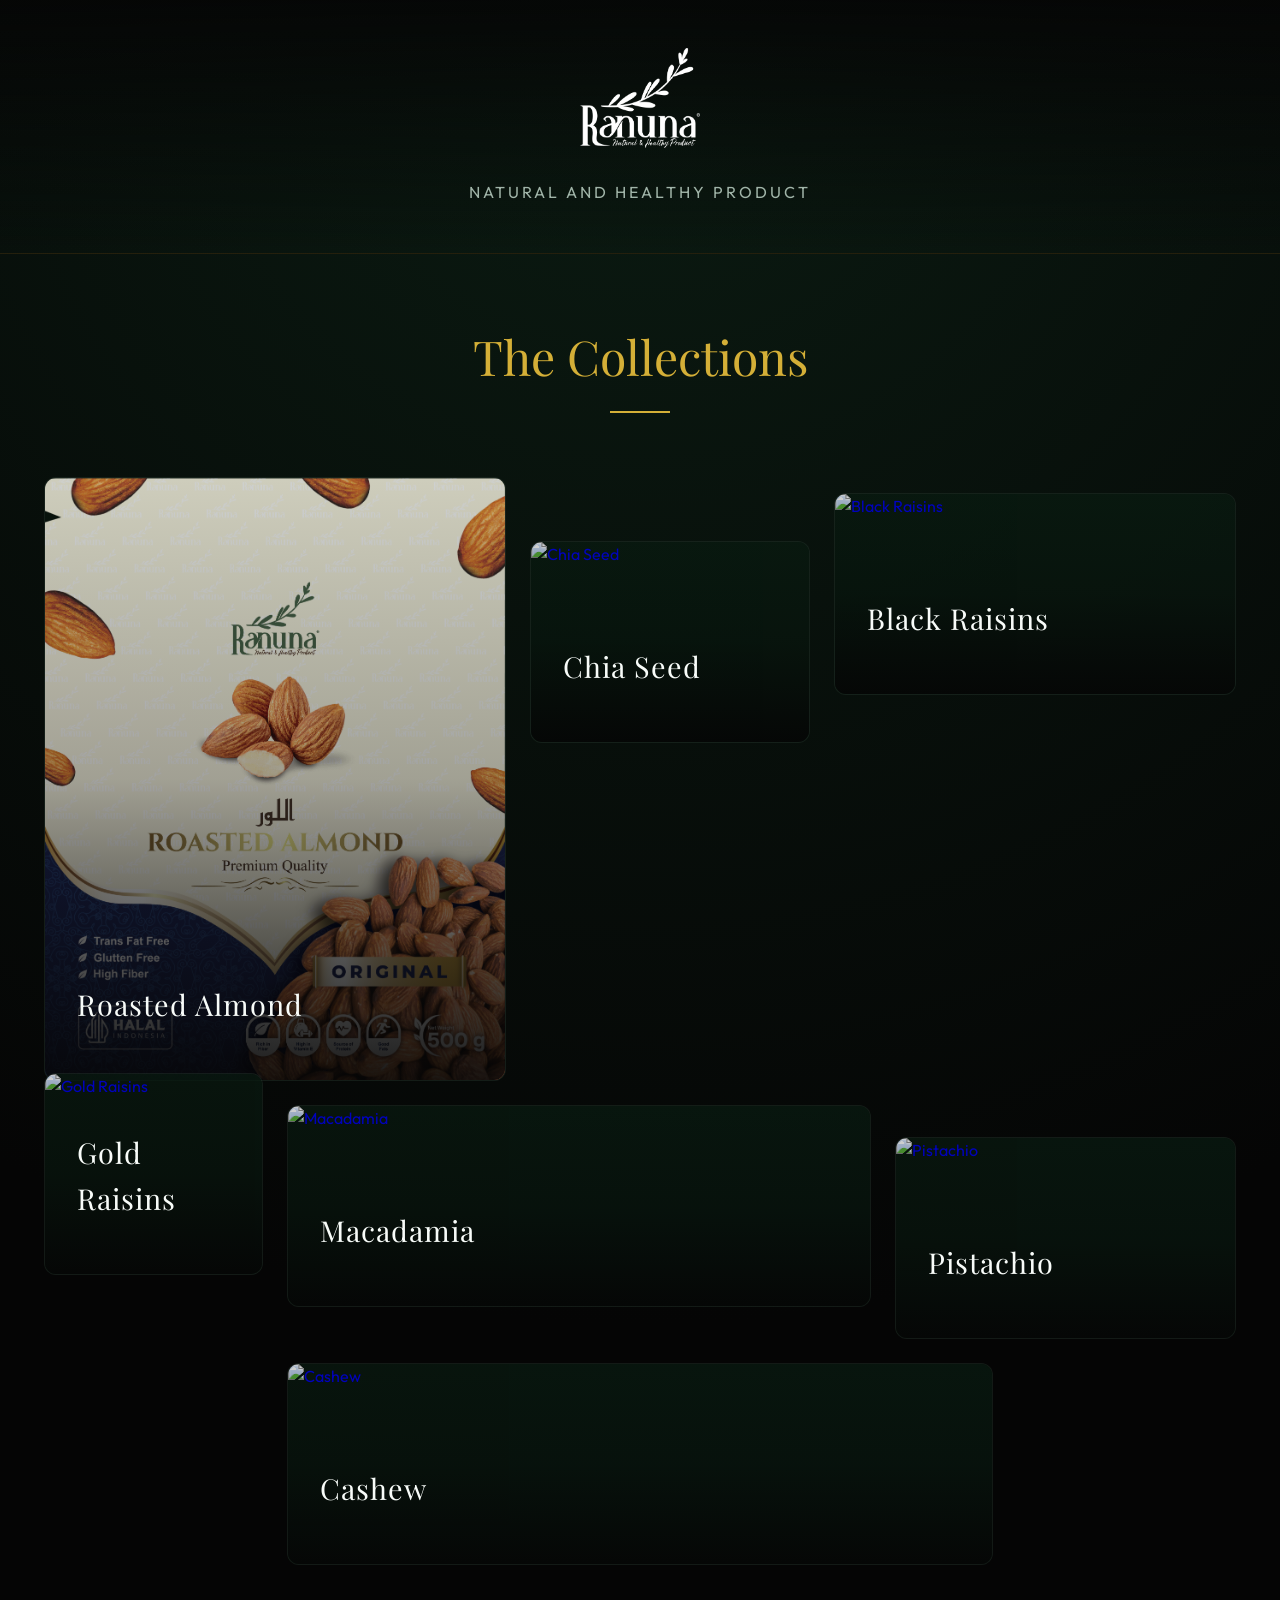
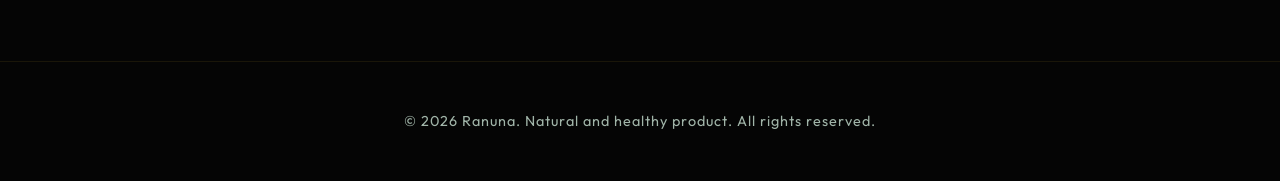
==== index.html @ 712c2dd8 "Ranuna product showcase gallery with zoom lightbox" ====
<!DOCTYPE html>
<html lang="id">
<head>
    <meta charset="UTF-8">
    <meta name="viewport" content="width=device-width, initial-scale=1.0">
    <title>Ranuna - Collections</title>
    <link rel="preconnect" href="https://fonts.googleapis.com">
    <link rel="preconnect" href="https://fonts.gstatic.com" crossorigin>
    <link href="https://fonts.googleapis.com/css2?family=Outfit:wght@300;400;500&family=Playfair+Display:ital,wght@0,400;0,600;1,400&display=swap" rel="stylesheet">
    <link rel="stylesheet" href="style.css">
</head>
<body>

    <header>
        <img src="design/logo ranuna.png" alt="Ranuna Logo" class="brand-logo">
        <p class="brand-subtitle">natural and healthy product</p>
    </header>

    <main>
        <div class="page-title-wrapper">
            <h2 class="page-title">The Collections</h2>
            <div class="page-divider"></div>
        </div>

        <div class="bento-grid">
            <a href="roasted-almond.html" class="bento-item">
                <img src="design/Roasted Almond 250gr-500gr pouch Original Finall-01.png" alt="Roasted Almond">
                <div class="bento-overlay">
                    <h3>Roasted Almond</h3>
                    <span>View Gallery</span>
                </div>
            </a>
            
            <a href="chia-seed.html" class="bento-item">
                <img src="" alt="Chia Seed">
                <div class="bento-overlay">
                    <h3>Chia Seed</h3>
                    <span>Coming Soon</span>
                </div>
            </a>
            
            <a href="black-raisins.html" class="bento-item">
                <img src="" alt="Black Raisins">
                <div class="bento-overlay">
                    <h3>Black Raisins</h3>
                    <span>Coming Soon</span>
                </div>
            </a>
            
            <a href="gold-raisins.html" class="bento-item">
                <img src="" alt="Gold Raisins">
                <div class="bento-overlay">
                    <h3>Gold Raisins</h3>
                    <span>Coming Soon</span>
                </div>
            </a>
            
            <a href="macadamia.html" class="bento-item">
                <img src="" alt="Macadamia">
                <div class="bento-overlay">
                    <h3>Macadamia</h3>
                    <span>Coming Soon</span>
                </div>
            </a>
            
            <a href="pistachio.html" class="bento-item">
                <img src="" alt="Pistachio">
                <div class="bento-overlay">
                    <h3>Pistachio</h3>
                    <span>Coming Soon</span>
                </div>
            </a>
            
            <a href="cashew.html" class="bento-item">
                <img src="" alt="Cashew">
                <div class="bento-overlay">
                    <h3>Cashew</h3>
                    <span>Coming Soon</span>
                </div>
            </a>
        </div>
    </main>

    <footer>
        <p>&copy; 2026 Ranuna. Natural and healthy product. All rights reserved.</p>
    </footer>

</body>
</html>
---- style.css ----
:root {
    /* Luxury Dark & Green Palette */
    --primary-black: #050505;
    --dark-green: #0a1f13;
    --emerald: #143e26;
    --accent-gold: #d4af37;
    --gold-light: #f5d76e;
    --text-white: #f8fcf9;
    --text-muted: #a1b5a9;
    --transition-smooth: all 0.5s cubic-bezier(0.25, 1, 0.5, 1);
}

* {
    margin: 0;
    padding: 0;
    box-sizing: border-box;
}

body {
    font-family: 'Outfit', sans-serif;
    background-color: var(--primary-black);
    background-image: radial-gradient(circle at 50% 0%, rgba(20, 62, 38, 0.4) 0%, rgba(5, 5, 5, 1) 70%);
    color: var(--text-white);
    line-height: 1.6;
    min-height: 100vh;
    overflow-x: hidden;
}

h1, h2, h3, h4 {
    font-family: 'Playfair Display', serif;
    font-weight: 400;
}

/* Header & Navigation */
header {
    padding: 3rem 2rem;
    text-align: center;
    position: relative;
    border-bottom: 1px solid rgba(212, 175, 55, 0.15);
    background: linear-gradient(to bottom, rgba(5, 5, 5, 0.9), transparent);
}

.brand-logo {
    max-height: 100px;
    width: auto;
    margin-bottom: 0.5rem;
    object-fit: contain;
}

.brand-subtitle {
    font-size: 1rem;
    letter-spacing: 3px;
    color: var(--text-muted);
    text-transform: uppercase;
    margin-top: 1rem;
}

.back-link {
    display: inline-block;
    margin-top: 1.5rem;
    color: var(--text-muted);
    text-decoration: none;
    font-size: 0.9rem;
    letter-spacing: 2px;
    text-transform: uppercase;
    transition: var(--transition-smooth);
    border-bottom: 1px solid transparent;
}

.back-link:hover {
    color: var(--accent-gold);
    border-bottom: 1px solid var(--accent-gold);
}

/* Main Container */
main {
    max-width: 1300px;
    margin: 0 auto;
    padding: 4rem 2rem;
}

/* Page Title Wrapper */
.page-title-wrapper {
    text-align: center;
    margin-bottom: 4rem;
}

.page-title {
    font-size: 3rem;
    color: var(--accent-gold);
    margin-bottom: 1rem;
}

.page-divider {
    width: 60px;
    height: 2px;
    background: var(--accent-gold);
    margin: 0 auto;
}

/* Bento/Masonry Grid for Home Page */
.bento-grid {
    display: flex;
    flex-wrap: wrap;
    gap: 1.5rem;
    align-items: flex-start;
    justify-content: center;
}

.bento-item {
    position: relative;
    border-radius: 12px;
    overflow: hidden;
    background-color: rgba(10, 31, 19, 0.4);
    border: 1px solid rgba(255, 255, 255, 0.05);
    transition: var(--transition-smooth);
    display: block;
    text-decoration: none;
    width: 100%;
}

@media (min-width: 768px) {
    .bento-item:nth-child(1) { width: calc(45% - 1.5rem); }
    .bento-item:nth-child(2) { width: calc(25% - 1.5rem); margin-top: 3rem; }
    .bento-item:nth-child(3) { width: calc(30% - 1.5rem); } 
    .bento-item:nth-child(4) { width: calc(33% - 1.5rem); margin-top: 1rem;} 
    .bento-item:nth-child(5) { width: calc(67% - 1.5rem); }
    .bento-item:nth-child(6) { width: calc(40% - 1.5rem); margin-top: -3rem; }
    .bento-item:nth-child(7) { width: calc(60% - 1.5rem); } 
}

@media (min-width: 1024px) {
    .bento-item:nth-child(1) { width: calc(40% - 1.5rem); }
    .bento-item:nth-child(2) { width: calc(25% - 1.5rem); margin-top: 4rem; }
    .bento-item:nth-child(3) { width: calc(35% - 1.5rem); margin-top: 1rem; }
    .bento-item:nth-child(4) { width: calc(20% - 1.5rem); margin-top: -2rem; }
    .bento-item:nth-child(5) { width: calc(50% - 1.5rem); }
    .bento-item:nth-child(6) { width: calc(30% - 1.5rem); margin-top: 2rem; }
    .bento-item:nth-child(7) { width: calc(60% - 1.5rem); }
}

.bento-item img {
    width: 100%;
    height: auto;
    display: block;
    transition: transform 0.8s cubic-bezier(0.25, 1, 0.5, 1);
    opacity: 0.9;
}

/* Empty bento item placeholder */
.bento-item img[src=""] {
    min-height: 200px;
    background: rgba(10, 31, 19, 0.6);
}

.bento-overlay {
    position: absolute;
    inset: 0;
    background: linear-gradient(to top, rgba(5,5,5,0.9) 0%, rgba(5,5,5,0.3) 50%, rgba(5,5,5,0.1) 100%);
    display: flex;
    flex-direction: column;
    justify-content: flex-end;
    padding: 2rem;
    transition: var(--transition-smooth);
}

.bento-overlay h3 {
    color: var(--text-white);
    font-size: 1.8rem;
    letter-spacing: 1px;
    transform: translateY(10px);
    transition: var(--transition-smooth);
    margin-bottom: 0.5rem;
}

.bento-overlay span {
    color: var(--accent-gold);
    font-size: 0.9rem;
    letter-spacing: 2px;
    text-transform: uppercase;
    opacity: 0;
    transform: translateY(10px);
    transition: var(--transition-smooth);
}

.bento-item:hover {
    border-color: rgba(212, 175, 55, 0.5);
    box-shadow: 0 15px 40px rgba(0, 0, 0, 0.8), 0 0 20px rgba(20, 62, 38, 0.6);
    transform: translateY(-5px);
    z-index: 10;
}

.bento-item:hover img {
    transform: scale(1.05);
    opacity: 1;
}

.bento-item:hover .bento-overlay {
    background: linear-gradient(to top, rgba(5,5,5,0.95) 0%, rgba(20,62,38,0.4) 50%, transparent 100%);
}

.bento-item:hover .bento-overlay h3 {
    color: var(--accent-gold);
    transform: translateY(0);
}

.bento-item:hover .bento-overlay span {
    opacity: 1;
    transform: translateY(0);
}


/* Product Gallery Grid (Inner Pages) */
.gallery-grid {
    display: grid;
    grid-template-columns: repeat(auto-fill, minmax(280px, 1fr));
    gap: 2rem;
}

.gallery-item {
    position: relative;
    border-radius: 8px;
    overflow: hidden;
    aspect-ratio: 4/5;
    background-color: rgba(10, 31, 19, 0.5);
    cursor: zoom-in;
    border: 1px solid rgba(255, 255, 255, 0.05);
    transition: var(--transition-smooth);
}

.gallery-item:hover {
    transform: translateY(-10px);
    border-color: rgba(212, 175, 55, 0.3);
    box-shadow: 0 20px 40px rgba(0, 0, 0, 0.8), 0 0 15px rgba(20, 62, 38, 0.6);
}

.gallery-item img {
    width: 100%;
    height: 100%;
    object-fit: contain;
    padding: 1rem;
    transition: transform 0.8s cubic-bezier(0.25, 1, 0.5, 1);
}

.gallery-item:hover img {
    transform: scale(1.05);
}

/* Gallery Empty State */
.gallery-empty {
    grid-column: 1 / -1;
    text-align: center;
    padding: 6rem 2rem;
    border: 1px dashed rgba(212, 175, 55, 0.3);
    border-radius: 12px;
    background: rgba(10, 31, 19, 0.2);
}

.gallery-empty p {
    font-family: 'Playfair Display', serif;
    font-size: 1.5rem;
    color: var(--text-muted);
    letter-spacing: 2px;
}

/* Lightbox Modal */
#lightbox {
    display: none;
    position: fixed;
    z-index: 1000;
    inset: 0;
    background-color: rgba(5, 5, 5, 0.95);
    backdrop-filter: blur(10px);
    opacity: 0;
    align-items: center;
    justify-content: center;
    transition: opacity 0.4s ease;
    overflow: hidden;
}

#lightbox.active {
    display: flex;
    opacity: 1;
}

#lightbox img {
    max-width: 90%;
    max-height: 90vh;
    object-fit: contain;
    border-radius: 4px;
    box-shadow: 0 0 50px rgba(0,0,0,0.8);
    transform: scale(0.95);
    transition: transform 0.4s ease;
    cursor: grab;
}

#lightbox.active img {
    transform: scale(1);
}

#lightbox img:active {
    cursor: grabbing;
}

.close-btn {
    position: absolute;
    top: 30px;
    right: 40px;
    color: var(--text-white);
    font-size: 2.5rem;
    font-family: sans-serif;
    font-weight: 100;
    cursor: pointer;
    transition: color 0.3s ease;
    z-index: 1001;
}

.close-btn:hover {
    color: var(--accent-gold);
}

/* Footer */
footer {
    text-align: center;
    padding: 3rem 2rem;
    border-top: 1px solid rgba(212, 175, 55, 0.1);
    color: var(--text-muted);
    font-size: 0.9rem;
    letter-spacing: 1px;
    margin-top: 2rem;
}

/* Responsive Adaptive */
@media (max-width: 992px) {
    .page-title { font-size: 2.5rem; }
    .gallery-grid { grid-template-columns: repeat(auto-fill, minmax(240px, 1fr)); }
}

@media (max-width: 600px) {
    header { padding: 2rem 1rem; }
    .brand-logo { max-height: 70px; }
    .brand-subtitle { font-size: 0.8rem; letter-spacing: 2px;}
    main { padding: 2rem 1rem; }
    .page-title { font-size: 2rem; }
    
    .bento-grid { 
        display: flex;
        flex-direction: column;
    }
    .bento-item {
        width: 100% !important;
        margin-top: 0 !important;
    }
    
    .gallery-grid { grid-template-columns: 1fr; gap: 2rem; }
    .close-btn { top: 15px; right: 25px; font-size: 2rem; }
}
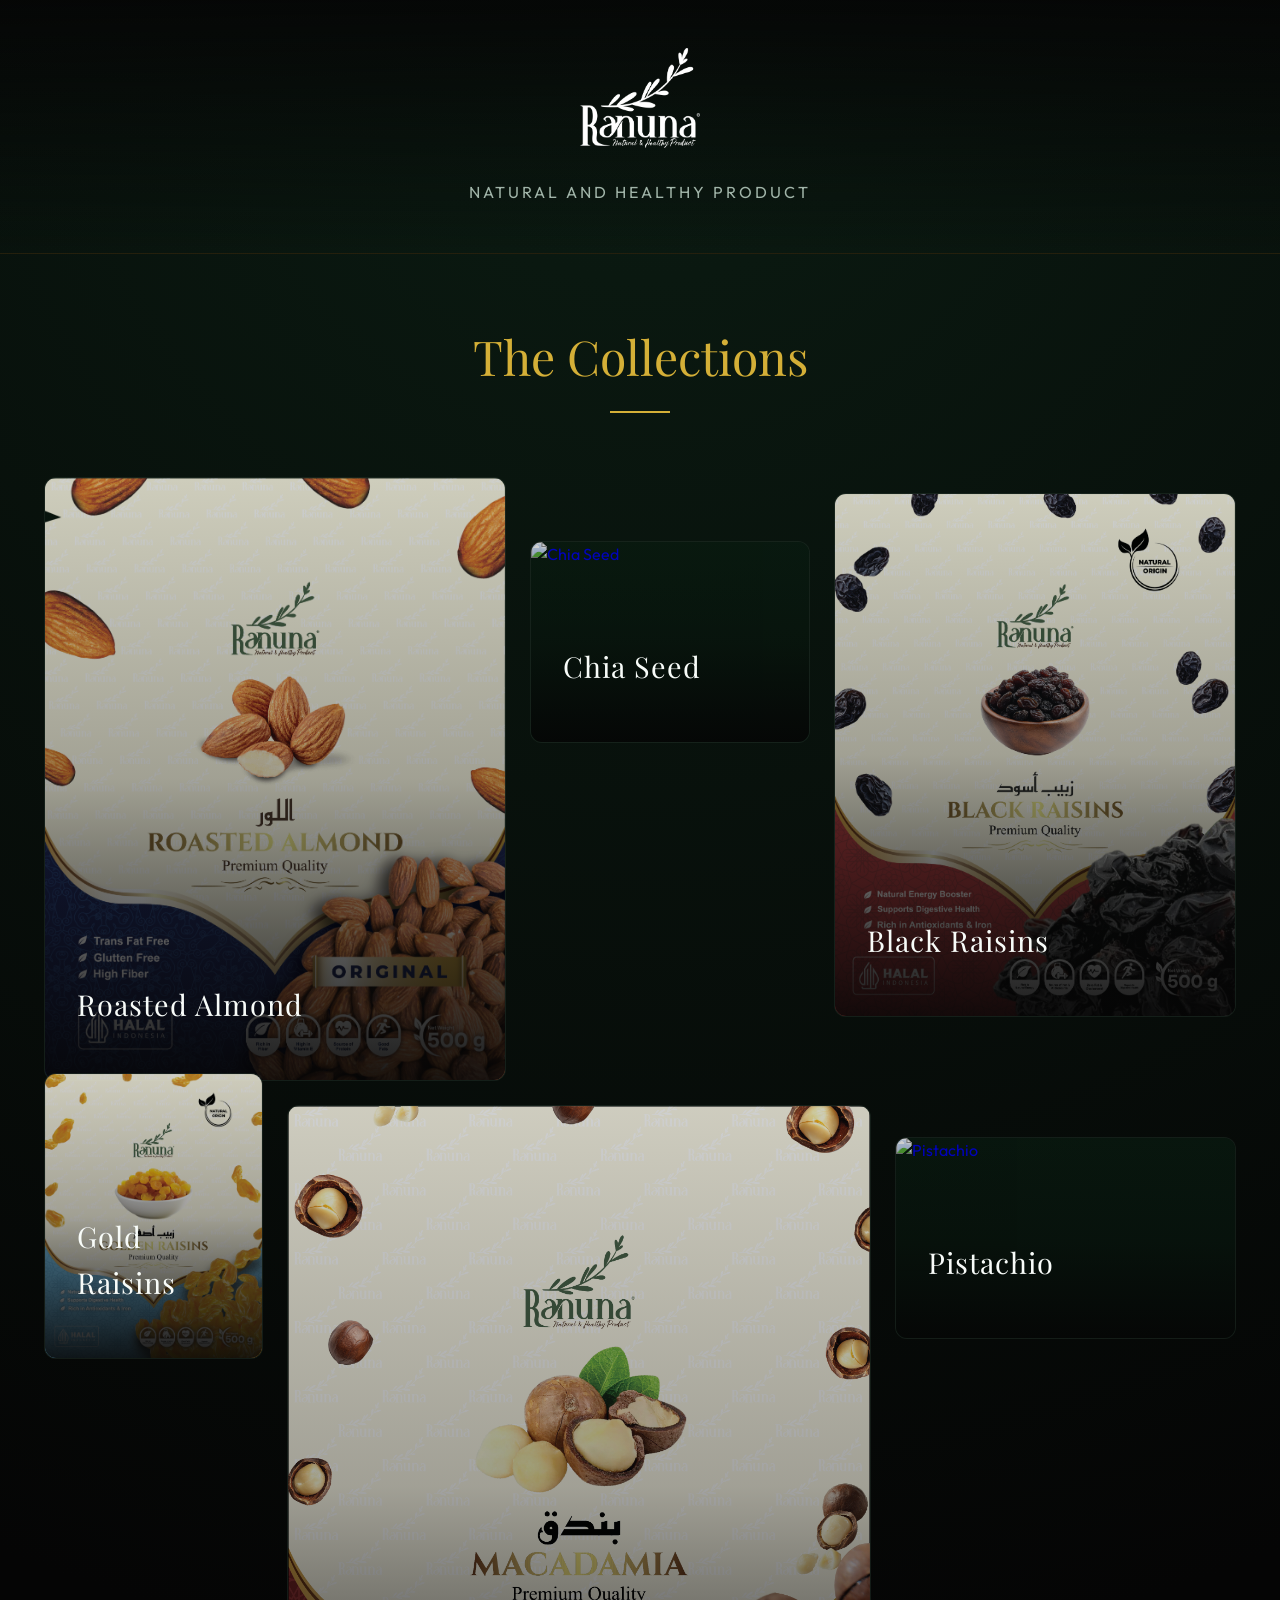
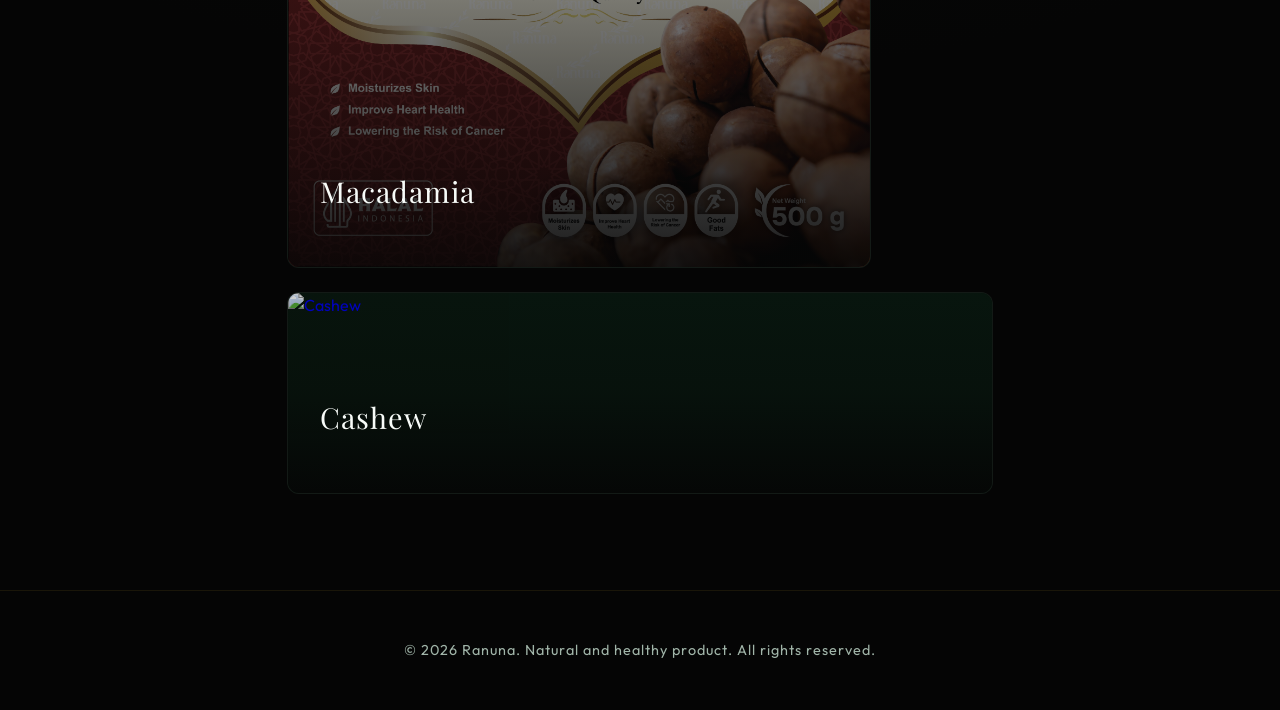
==== commit d1de9c2b: "feat: add Black Raisins, Gold Raisins, Macadamia designs and mockups" ====
--- a/index.html
+++ b/index.html
@@ -40,26 +40,26 @@
             </a>
             
             <a href="black-raisins.html" class="bento-item">
-                <img src="" alt="Black Raisins">
+                <img src="design/Black Raisins 250gr-500gr pouch final-01.png" alt="Black Raisins">
                 <div class="bento-overlay">
                     <h3>Black Raisins</h3>
-                    <span>Coming Soon</span>
+                    <span>View Gallery</span>
                 </div>
             </a>
             
             <a href="gold-raisins.html" class="bento-item">
-                <img src="" alt="Gold Raisins">
+                <img src="design/Gold Raisins 250gr-500gr pouch FINAL-01.png" alt="Gold Raisins">
                 <div class="bento-overlay">
                     <h3>Gold Raisins</h3>
-                    <span>Coming Soon</span>
+                    <span>View Gallery</span>
                 </div>
             </a>
             
             <a href="macadamia.html" class="bento-item">
-                <img src="" alt="Macadamia">
+                <img src="design/Macadamia 250gr-500gr pouch Finall-01.png" alt="Macadamia">
                 <div class="bento-overlay">
                     <h3>Macadamia</h3>
-                    <span>Coming Soon</span>
+                    <span>View Gallery</span>
                 </div>
             </a>
             
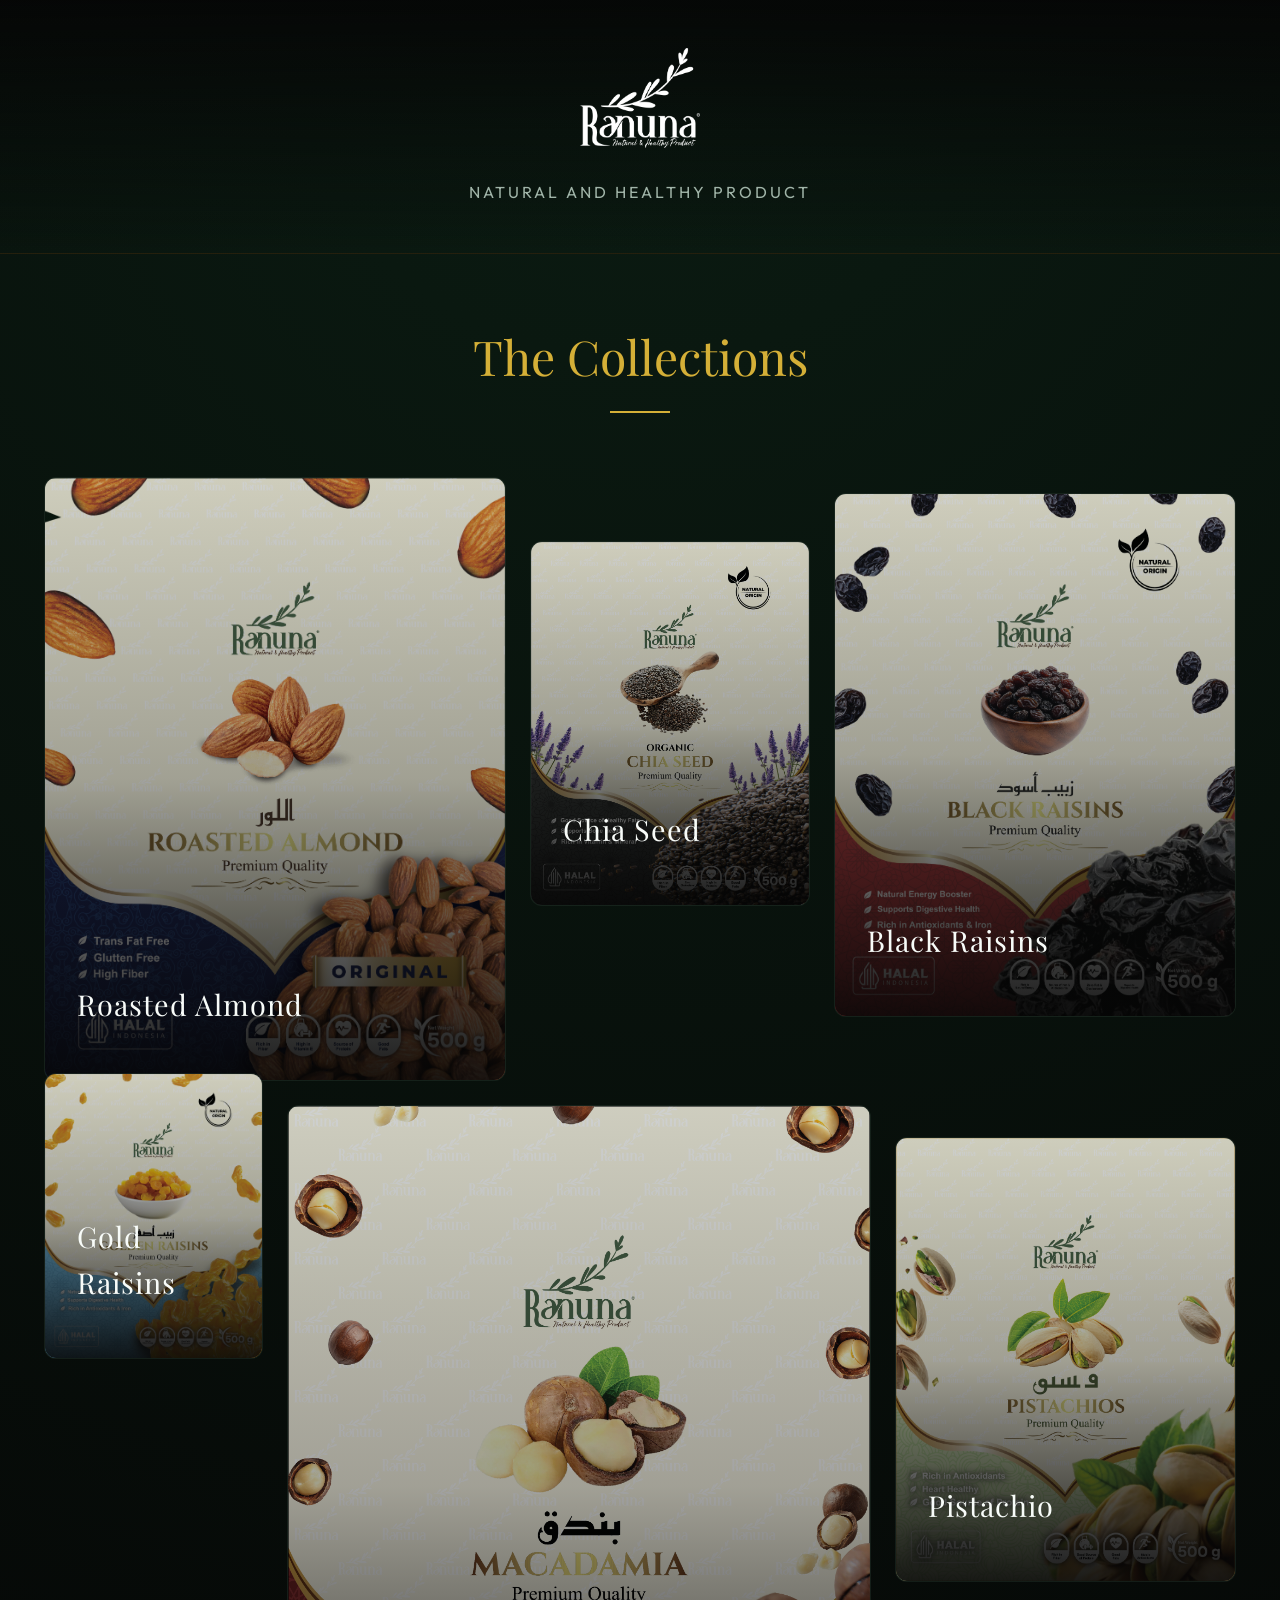
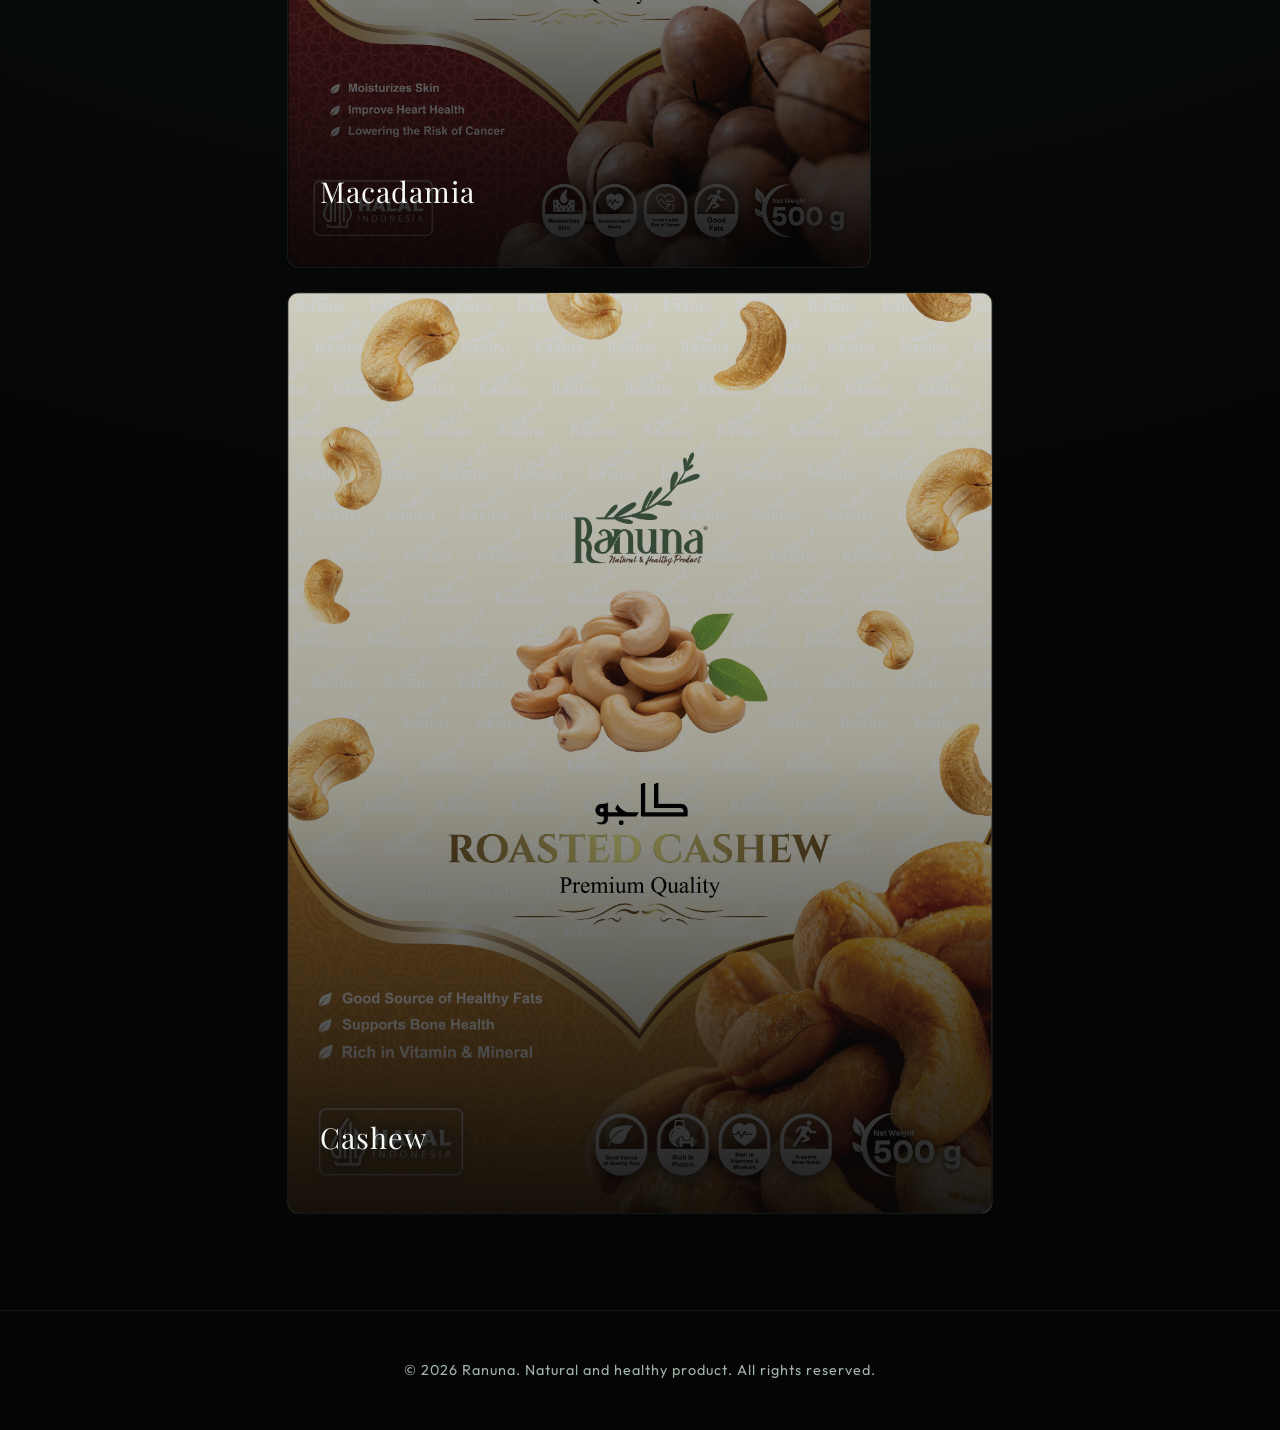
==== commit 0dea03df: "feat: complete product showcase gallery with all designs and mockups" ====
--- a/index.html
+++ b/index.html
@@ -32,10 +32,10 @@
             </a>
             
             <a href="chia-seed.html" class="bento-item">
-                <img src="" alt="Chia Seed">
+                <img src="design/ChiaSeed 250gr-500gr pouch Finall-01.png" alt="Chia Seed">
                 <div class="bento-overlay">
                     <h3>Chia Seed</h3>
-                    <span>Coming Soon</span>
+                    <span>View Gallery</span>
                 </div>
             </a>
             
@@ -64,18 +64,18 @@
             </a>
             
             <a href="pistachio.html" class="bento-item">
-                <img src="" alt="Pistachio">
+                <img src="design/Pistachio 250gr-500gr pouch final-01.png" alt="Pistachio">
                 <div class="bento-overlay">
                     <h3>Pistachio</h3>
-                    <span>Coming Soon</span>
+                    <span>View Gallery</span>
                 </div>
             </a>
             
             <a href="cashew.html" class="bento-item">
-                <img src="" alt="Cashew">
+                <img src="design/Roasted Cashew 250gr-500gr pouch final-01.png" alt="Cashew">
                 <div class="bento-overlay">
                     <h3>Cashew</h3>
-                    <span>Coming Soon</span>
+                    <span>View Gallery</span>
                 </div>
             </a>
         </div>
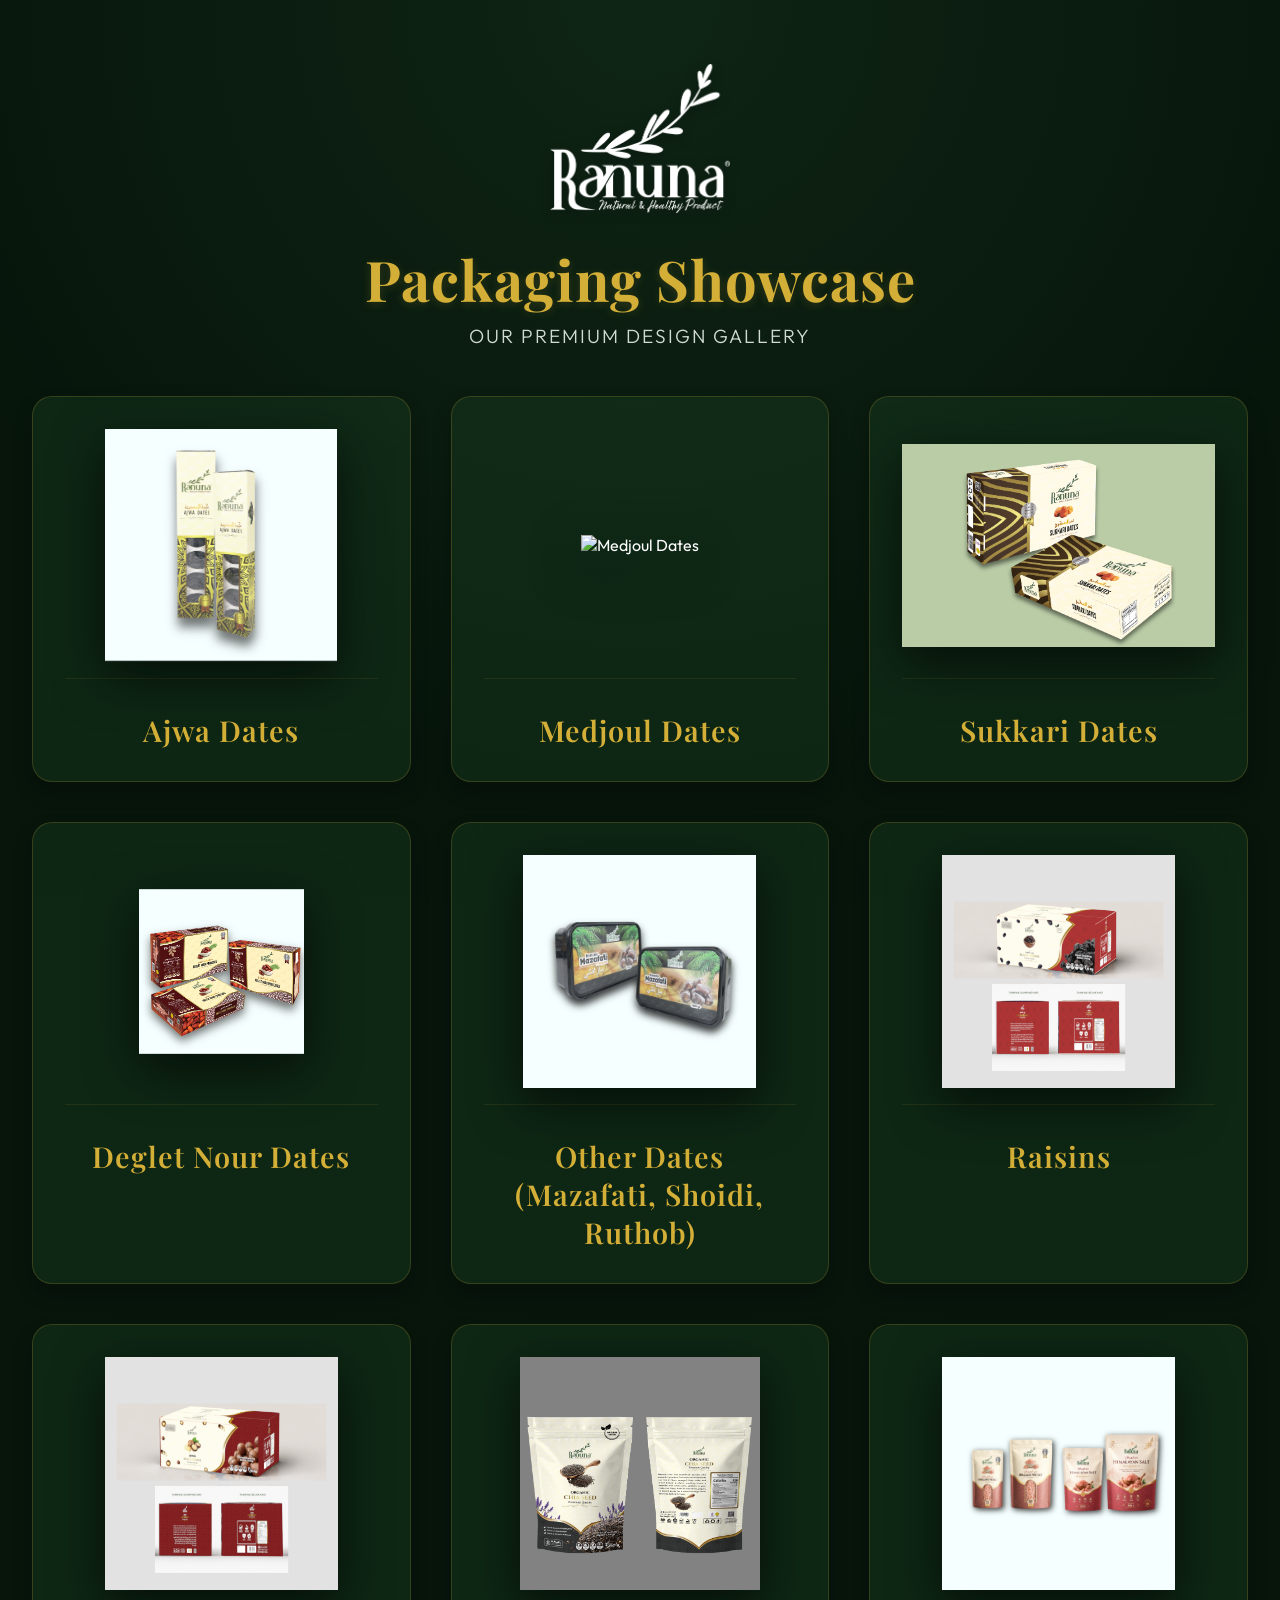
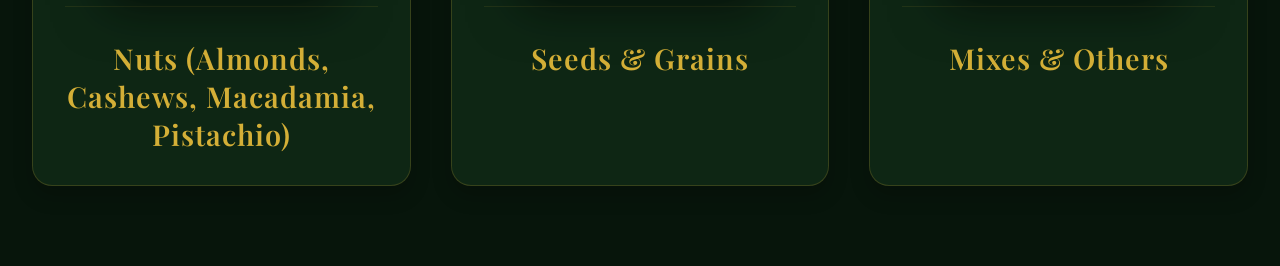
==== commit 76044b7b: "Update showcase UI" ====
--- a/index.html
+++ b/index.html
@@ -1,89 +1,54 @@
 <!DOCTYPE html>
-<html lang="id">
+<html lang="en">
 <head>
     <meta charset="UTF-8">
     <meta name="viewport" content="width=device-width, initial-scale=1.0">
-    <title>Ranuna - Collections</title>
-    <link rel="preconnect" href="https://fonts.googleapis.com">
-    <link rel="preconnect" href="https://fonts.gstatic.com" crossorigin>
-    <link href="https://fonts.googleapis.com/css2?family=Outfit:wght@300;400;500&family=Playfair+Display:ital,wght@0,400;0,600;1,400&display=swap" rel="stylesheet">
-    <link rel="stylesheet" href="style.css">
+    <title>Ranuna Packaging Showcase</title>
+    <meta name="description" content="A premium showcase gallery of all Ranuna packaging designs.">
+    <link rel="stylesheet" href="styles.css">
+    <!-- Google Fonts -->
+    <link href="https://fonts.googleapis.com/css2?family=Playfair+Display:wght@400;600;700&family=Outfit:wght@300;400;500;600&display=swap" rel="stylesheet">
+    <!-- Font Awesome for Icons -->
+    <link rel="stylesheet" href="https://cdnjs.cloudflare.com/ajax/libs/font-awesome/6.4.0/css/all.min.css">
 </head>
 <body>
-
-    <header>
-        <img src="design/logo ranuna.png" alt="Ranuna Logo" class="brand-logo">
-        <p class="brand-subtitle">natural and healthy product</p>
+    <div class="ambient-background"></div>
+    
+    <header class="header">
+        <div class="logo-container">
+            <img src="All_SKU_PACKAGING_IMAGE/logo ranuna.png" alt="Ranuna Logo" class="logo" onerror="this.style.display='none'">
+        </div>
+        <h1 class="main-title">Packaging Showcase</h1>
+        <p class="subtitle">Our Premium Design Gallery</p>
     </header>
 
-    <main>
-        <div class="page-title-wrapper">
-            <h2 class="page-title">The Collections</h2>
-            <div class="page-divider"></div>
-        </div>
+    <div id="back-btn-container" class="back-btn-container" style="display: none;">
+        <button id="back-to-categories" class="back-btn"><i class="fas fa-arrow-left"></i> Back to Categories</button>
+    </div>
 
-        <div class="bento-grid">
-            <a href="roasted-almond.html" class="bento-item">
-                <img src="design/Roasted Almond 250gr-500gr pouch Original Finall-01.png" alt="Roasted Almond">
-                <div class="bento-overlay">
-                    <h3>Roasted Almond</h3>
-                    <span>View Gallery</span>
-                </div>
-            </a>
-            
-            <a href="chia-seed.html" class="bento-item">
-                <img src="design/ChiaSeed 250gr-500gr pouch Finall-01.png" alt="Chia Seed">
-                <div class="bento-overlay">
-                    <h3>Chia Seed</h3>
-                    <span>View Gallery</span>
-                </div>
-            </a>
-            
-            <a href="black-raisins.html" class="bento-item">
-                <img src="design/Black Raisins 250gr-500gr pouch final-01.png" alt="Black Raisins">
-                <div class="bento-overlay">
-                    <h3>Black Raisins</h3>
-                    <span>View Gallery</span>
-                </div>
-            </a>
-            
-            <a href="gold-raisins.html" class="bento-item">
-                <img src="design/Gold Raisins 250gr-500gr pouch FINAL-01.png" alt="Gold Raisins">
-                <div class="bento-overlay">
-                    <h3>Gold Raisins</h3>
-                    <span>View Gallery</span>
-                </div>
-            </a>
-            
-            <a href="macadamia.html" class="bento-item">
-                <img src="design/Macadamia 250gr-500gr pouch Finall-01.png" alt="Macadamia">
-                <div class="bento-overlay">
-                    <h3>Macadamia</h3>
-                    <span>View Gallery</span>
-                </div>
-            </a>
-            
-            <a href="pistachio.html" class="bento-item">
-                <img src="design/Pistachio 250gr-500gr pouch final-01.png" alt="Pistachio">
-                <div class="bento-overlay">
-                    <h3>Pistachio</h3>
-                    <span>View Gallery</span>
-                </div>
-            </a>
-            
-            <a href="cashew.html" class="bento-item">
-                <img src="design/Roasted Cashew 250gr-500gr pouch final-01.png" alt="Cashew">
-                <div class="bento-overlay">
-                    <h3>Cashew</h3>
-                    <span>View Gallery</span>
-                </div>
-            </a>
-        </div>
+    <main class="gallery-container" id="gallery-container">
+        <!-- Categories will be injected here by JS -->
     </main>
 
-    <footer>
-        <p>&copy; 2026 Ranuna. Natural and healthy product. All rights reserved.</p>
-    </footer>
+    <!-- Lightbox Overlay -->
+    <div id="lightbox" class="lightbox">
+        <div class="lightbox-header">
+            <div class="lightbox-title" id="lightbox-caption">Product Name</div>
+            <button class="close-btn" id="close-lightbox" title="Close (Esc)">&times;</button>
+        </div>
+        <div class="lightbox-body">
+            <div class="lightbox-image-container">
+                <img class="lightbox-content" id="lightbox-img" alt="Fullscreen Product Image">
+            </div>
+            <div class="lightbox-controls">
+                <button id="zoom-out" title="Zoom Out"><i class="fas fa-minus"></i></button>
+                <div class="zoom-level" id="zoom-level">100%</div>
+                <button id="zoom-in" title="Zoom In"><i class="fas fa-plus"></i></button>
+                <button id="zoom-reset" title="Reset Zoom"><i class="fas fa-expand"></i></button>
+            </div>
+        </div>
+    </div>
 
+    <script src="app.js"></script>
 </body>
 </html>
--- a/styles.css
+++ b/styles.css
@@ -0,0 +1,604 @@
+:root {
+    --color-bg-dark: #07150b;
+    --color-bg-light: #112918;
+    --color-primary-green: #1a4224;
+    --color-gold: #d4af37;
+    --color-gold-light: #f3d473;
+    --color-gold-dark: #aa8a26;
+    --color-text-main: #ffffff;
+    --color-text-muted: #d0dcd3;
+    
+    --font-heading: 'Playfair Display', serif;
+    --font-body: 'Outfit', sans-serif;
+    
+    --transition-fast: 0.2s ease;
+    --transition-smooth: 0.4s cubic-bezier(0.25, 1, 0.5, 1);
+}
+
+* {
+    margin: 0;
+    padding: 0;
+    box-sizing: border-box;
+}
+
+body {
+    background-color: var(--color-bg-dark);
+    color: var(--color-text-main);
+    font-family: var(--font-body);
+    min-height: 100vh;
+    overflow-x: hidden;
+    position: relative;
+}
+
+/* Ambient Background Effect */
+.ambient-background {
+    position: fixed;
+    top: 0;
+    left: 0;
+    width: 100vw;
+    height: 100vh;
+    background: radial-gradient(circle at 50% 0%, var(--color-bg-light) 0%, var(--color-bg-dark) 70%);
+    z-index: -1;
+    opacity: 0.8;
+}
+
+/* Header */
+.header {
+    text-align: center;
+    padding: 4rem 2rem 3rem;
+    position: relative;
+}
+
+.logo-container {
+    margin-bottom: 1.5rem;
+}
+
+.logo {
+    max-width: 180px;
+    height: auto;
+    filter: drop-shadow(0 4px 6px rgba(0,0,0,0.3));
+}
+
+.main-title {
+    font-family: var(--font-heading);
+    font-size: 3.5rem;
+    font-weight: 700;
+    color: var(--color-gold);
+    margin-bottom: 0.5rem;
+    text-shadow: 0 2px 10px rgba(212, 175, 55, 0.2);
+    letter-spacing: 1px;
+}
+
+.subtitle {
+    font-size: 1.2rem;
+    color: var(--color-text-muted);
+    font-weight: 300;
+    letter-spacing: 2px;
+    text-transform: uppercase;
+}
+
+/* Gallery Container */
+.gallery-container {
+    max-width: 1400px;
+    margin: 0 auto;
+    padding: 0 2rem 5rem;
+}
+
+/* Categories */
+.category-section {
+    margin-bottom: 5rem;
+    animation: fadeInUp 0.8s ease forwards;
+    opacity: 0;
+    transform: translateY(20px);
+}
+
+@keyframes fadeInUp {
+    to {
+        opacity: 1;
+        transform: translateY(0);
+    }
+}
+
+.category-title {
+    font-family: var(--font-heading);
+    font-size: 2.2rem;
+    color: var(--color-text-main);
+    margin-bottom: 2rem;
+    padding-bottom: 1rem;
+    border-bottom: 1px solid rgba(212, 175, 55, 0.3);
+    position: relative;
+    display: inline-block;
+}
+
+.category-title::after {
+    content: '';
+    position: absolute;
+    bottom: -1px;
+    left: 0;
+    width: 60px;
+    height: 2px;
+    background-color: var(--color-gold);
+}
+
+/* Grid Layout */
+.product-grid {
+    display: grid;
+    grid-template-columns: repeat(auto-fill, minmax(280px, 1fr));
+    gap: 2rem;
+}
+
+/* Product Card (Glassmorphism) */
+.product-card {
+    background: rgba(26, 66, 36, 0.3);
+    backdrop-filter: blur(10px);
+    -webkit-backdrop-filter: blur(10px);
+    border: 1px solid rgba(255, 255, 255, 0.05);
+    border-radius: 16px;
+    padding: 1.5rem;
+    cursor: pointer;
+    transition: var(--transition-smooth);
+    display: flex;
+    flex-direction: column;
+    align-items: center;
+    position: relative;
+    overflow: hidden;
+}
+
+.product-card::before {
+    content: '';
+    position: absolute;
+    top: 0;
+    left: 0;
+    right: 0;
+    height: 4px;
+    background: linear-gradient(90deg, transparent, var(--color-gold), transparent);
+    transform: scaleX(0);
+    transition: var(--transition-smooth);
+    transform-origin: center;
+}
+
+.product-card:hover {
+    transform: translateY(-10px);
+    background: rgba(26, 66, 36, 0.5);
+    border-color: rgba(212, 175, 55, 0.3);
+    box-shadow: 0 15px 30px rgba(0, 0, 0, 0.4), 0 0 20px rgba(212, 175, 55, 0.1);
+}
+
+.product-card:hover::before {
+    transform: scaleX(1);
+}
+
+.image-wrapper {
+    width: 100%;
+    height: 280px;
+    display: flex;
+    justify-content: center;
+    align-items: center;
+    margin-bottom: 1.5rem;
+}
+
+.product-img {
+    max-width: 100%;
+    max-height: 100%;
+    object-fit: contain;
+    transition: var(--transition-smooth);
+    filter: drop-shadow(0 10px 15px rgba(0,0,0,0.5));
+}
+
+.product-card:hover .product-img {
+    transform: scale(1.08);
+}
+
+.product-info {
+    text-align: center;
+    width: 100%;
+}
+
+.product-name {
+    font-size: 1.1rem;
+    font-weight: 500;
+    color: var(--color-text-main);
+    line-height: 1.4;
+    transition: var(--transition-fast);
+}
+
+.product-card:hover .product-name {
+    color: var(--color-gold-light);
+}
+
+.view-icon {
+    position: absolute;
+    top: 50%;
+    left: 50%;
+    transform: translate(-50%, -50%) scale(0.5);
+    background: rgba(212, 175, 55, 0.9);
+    color: var(--color-bg-dark);
+    width: 50px;
+    height: 50px;
+    border-radius: 50%;
+    display: flex;
+    justify-content: center;
+    align-items: center;
+    font-size: 1.2rem;
+    opacity: 0;
+    transition: var(--transition-smooth);
+    z-index: 2;
+}
+
+.product-card:hover .view-icon {
+    opacity: 1;
+    transform: translate(-50%, -50%) scale(1);
+}
+
+/* Lightbox Styles */
+.lightbox {
+    display: none;
+    position: fixed;
+    z-index: 9999;
+    left: 0;
+    top: 0;
+    width: 100%;
+    height: 100%;
+    background-color: rgba(7, 21, 11, 0.95);
+    backdrop-filter: blur(15px);
+    -webkit-backdrop-filter: blur(15px);
+    opacity: 0;
+    transition: opacity 0.3s ease;
+}
+
+.lightbox.active {
+    display: flex;
+    flex-direction: column;
+    opacity: 1;
+}
+
+.lightbox-header {
+    display: flex;
+    justify-content: space-between;
+    align-items: center;
+    padding: 1.5rem 2rem;
+    background: linear-gradient(to bottom, rgba(0,0,0,0.6), transparent);
+    z-index: 10;
+}
+
+.lightbox-title {
+    font-family: var(--font-heading);
+    font-size: 1.5rem;
+    color: var(--color-gold);
+    text-shadow: 0 2px 4px rgba(0,0,0,0.5);
+}
+
+.close-btn {
+    color: var(--color-text-main);
+    font-size: 2.5rem;
+    font-weight: 300;
+    background: none;
+    border: none;
+    cursor: pointer;
+    transition: var(--transition-fast);
+    line-height: 1;
+}
+
+.close-btn:hover {
+    color: var(--color-gold);
+    transform: scale(1.1);
+}
+
+.lightbox-body {
+    flex: 1;
+    display: flex;
+    flex-direction: column;
+    justify-content: center;
+    align-items: center;
+    position: relative;
+    overflow: hidden;
+}
+
+.lightbox-image-container {
+    width: 100%;
+    height: calc(100vh - 180px);
+    display: flex;
+    justify-content: center;
+    align-items: center;
+    overflow: auto; /* Allows panning when zoomed */
+    cursor: grab;
+}
+
+.lightbox-image-container:active {
+    cursor: grabbing;
+}
+
+.lightbox-content {
+    max-width: 90%;
+    max-height: 90%;
+    object-fit: contain;
+    transition: transform 0.3s cubic-bezier(0.25, 1, 0.5, 1);
+    transform-origin: center center;
+    filter: drop-shadow(0 20px 40px rgba(0,0,0,0.6));
+}
+
+.lightbox-controls {
+    position: absolute;
+    bottom: 2rem;
+    left: 50%;
+    transform: translateX(-50%);
+    display: flex;
+    align-items: center;
+    gap: 1rem;
+    background: rgba(26, 66, 36, 0.6);
+    border: 1px solid rgba(212, 175, 55, 0.3);
+    padding: 0.8rem 1.5rem;
+    border-radius: 50px;
+    backdrop-filter: blur(10px);
+}
+
+.lightbox-controls button {
+    background: none;
+    border: none;
+    color: var(--color-text-main);
+    font-size: 1.2rem;
+    cursor: pointer;
+    width: 40px;
+    height: 40px;
+    border-radius: 50%;
+    display: flex;
+    justify-content: center;
+    align-items: center;
+    transition: var(--transition-fast);
+}
+
+.lightbox-controls button:hover {
+    background: rgba(212, 175, 55, 0.2);
+    color: var(--color-gold);
+}
+
+.zoom-level {
+    font-weight: 500;
+    min-width: 60px;
+    text-align: center;
+    color: var(--color-gold-light);
+}
+
+/* Category Grid */
+.category-grid {
+    display: grid;
+    grid-template-columns: repeat(auto-fill, minmax(300px, 1fr));
+    gap: 2.5rem;
+    animation: fadeInUp 0.8s ease forwards;
+}
+
+.category-card {
+    background: rgba(26, 66, 36, 0.4);
+    backdrop-filter: blur(10px);
+    border: 1px solid rgba(212, 175, 55, 0.2);
+    border-radius: 20px;
+    padding: 2rem;
+    cursor: pointer;
+    transition: var(--transition-smooth);
+    display: flex;
+    flex-direction: column;
+    align-items: center;
+    box-shadow: 0 10px 20px rgba(0, 0, 0, 0.2);
+}
+
+.category-card:hover {
+    transform: translateY(-12px);
+    background: rgba(26, 66, 36, 0.6);
+    border-color: rgba(212, 175, 55, 0.5);
+    box-shadow: 0 20px 40px rgba(0, 0, 0, 0.4), 0 0 30px rgba(212, 175, 55, 0.15);
+}
+
+.category-image-wrapper {
+    width: 100%;
+    height: 250px;
+    display: flex;
+    justify-content: center;
+    align-items: center;
+    margin-bottom: 1.5rem;
+    border-bottom: 1px solid rgba(212, 175, 55, 0.1);
+    padding-bottom: 1rem;
+}
+
+.category-img {
+    max-width: 100%;
+    max-height: 100%;
+    object-fit: contain;
+    transition: var(--transition-smooth);
+    filter: drop-shadow(0 15px 25px rgba(0,0,0,0.6));
+}
+
+.category-card:hover .category-img {
+    transform: scale(1.1);
+}
+
+.category-info {
+    text-align: center;
+    width: 100%;
+}
+
+.category-name {
+    font-family: var(--font-heading);
+    font-size: 1.8rem;
+    font-weight: 600;
+    color: var(--color-gold);
+    letter-spacing: 1px;
+    margin-top: 0.5rem;
+}
+
+/* Back Button */
+.back-btn-container {
+    max-width: 1400px;
+    margin: 0 auto 2rem;
+    padding: 0 2rem;
+    animation: fadeInUp 0.5s ease;
+}
+
+.back-btn {
+    background: rgba(26, 66, 36, 0.5);
+    color: var(--color-gold);
+    border: 1px solid rgba(212, 175, 55, 0.3);
+    padding: 0.8rem 1.5rem;
+    border-radius: 30px;
+    font-family: var(--font-body);
+    font-size: 1.1rem;
+    cursor: pointer;
+    display: inline-flex;
+    align-items: center;
+    gap: 0.8rem;
+    transition: var(--transition-smooth);
+    backdrop-filter: blur(5px);
+}
+
+.back-btn:hover {
+    background: rgba(212, 175, 55, 0.1);
+    border-color: var(--color-gold);
+    transform: translateX(-5px);
+}
+
+/* Responsive Design */
+@media (max-width: 992px) {
+    .product-grid, .category-grid {
+        grid-template-columns: repeat(auto-fill, minmax(240px, 1fr));
+        gap: 2rem;
+    }
+}
+
+@media (max-width: 768px) {
+    .header {
+        padding: 3rem 1rem 2rem;
+    }
+
+    .main-title {
+        font-size: 2.2rem;
+    }
+
+    .subtitle {
+        font-size: 1rem;
+    }
+    
+    .category-title {
+        font-size: 1.8rem;
+    }
+    
+    .product-grid, .category-grid {
+        grid-template-columns: repeat(auto-fill, minmax(180px, 1fr));
+        gap: 1.2rem;
+    }
+    
+    .image-wrapper, .category-image-wrapper {
+        height: 180px;
+    }
+
+    .category-card {
+        padding: 1.5rem;
+    }
+    
+    .category-name {
+        font-size: 1.4rem;
+    }
+
+    .product-name {
+        font-size: 1rem;
+    }
+    
+    .lightbox-title {
+        font-size: 1.2rem;
+    }
+
+    .lightbox-header {
+        padding: 1rem 1.5rem;
+    }
+}
+
+@media (max-width: 480px) {
+    .header {
+        padding: 2rem 1rem 1.5rem;
+    }
+
+    .logo {
+        max-width: 130px;
+    }
+
+    .main-title {
+        font-size: 1.8rem;
+    }
+
+    .subtitle {
+        font-size: 0.85rem;
+    }
+
+    .gallery-container {
+        padding: 0 1rem 3rem;
+    }
+
+    .back-btn-container {
+        padding: 0 1rem;
+        margin-bottom: 1.5rem;
+    }
+
+    .back-btn {
+        padding: 0.6rem 1.2rem;
+        font-size: 0.9rem;
+    }
+
+    /* Force 2 columns for smaller mobile if possible, or 1 column. 150px usually fits 2 side by side */
+    .product-grid, .category-grid {
+        grid-template-columns: repeat(auto-fill, minmax(140px, 1fr));
+        gap: 1rem;
+    }
+
+    .image-wrapper, .category-image-wrapper {
+        height: 140px;
+        margin-bottom: 1rem;
+    }
+
+    .category-card {
+        padding: 1rem;
+        border-radius: 12px;
+    }
+
+    .product-card {
+        padding: 1rem;
+        border-radius: 12px;
+    }
+
+    .category-name {
+        font-size: 1.1rem;
+    }
+
+    .product-name {
+        font-size: 0.85rem;
+    }
+
+    .view-icon {
+        width: 40px;
+        height: 40px;
+        font-size: 1rem;
+    }
+
+    .lightbox-controls {
+        bottom: 1rem;
+        padding: 0.5rem 1rem;
+        gap: 0.5rem;
+        width: 90%;
+        justify-content: space-around;
+    }
+
+    .lightbox-controls button {
+        width: 35px;
+        height: 35px;
+        font-size: 1rem;
+    }
+
+    .close-btn {
+        font-size: 2rem;
+    }
+
+    .lightbox-title {
+        font-size: 1rem;
+        max-width: 70%;
+        white-space: nowrap;
+        overflow: hidden;
+        text-overflow: ellipsis;
+    }
+}
